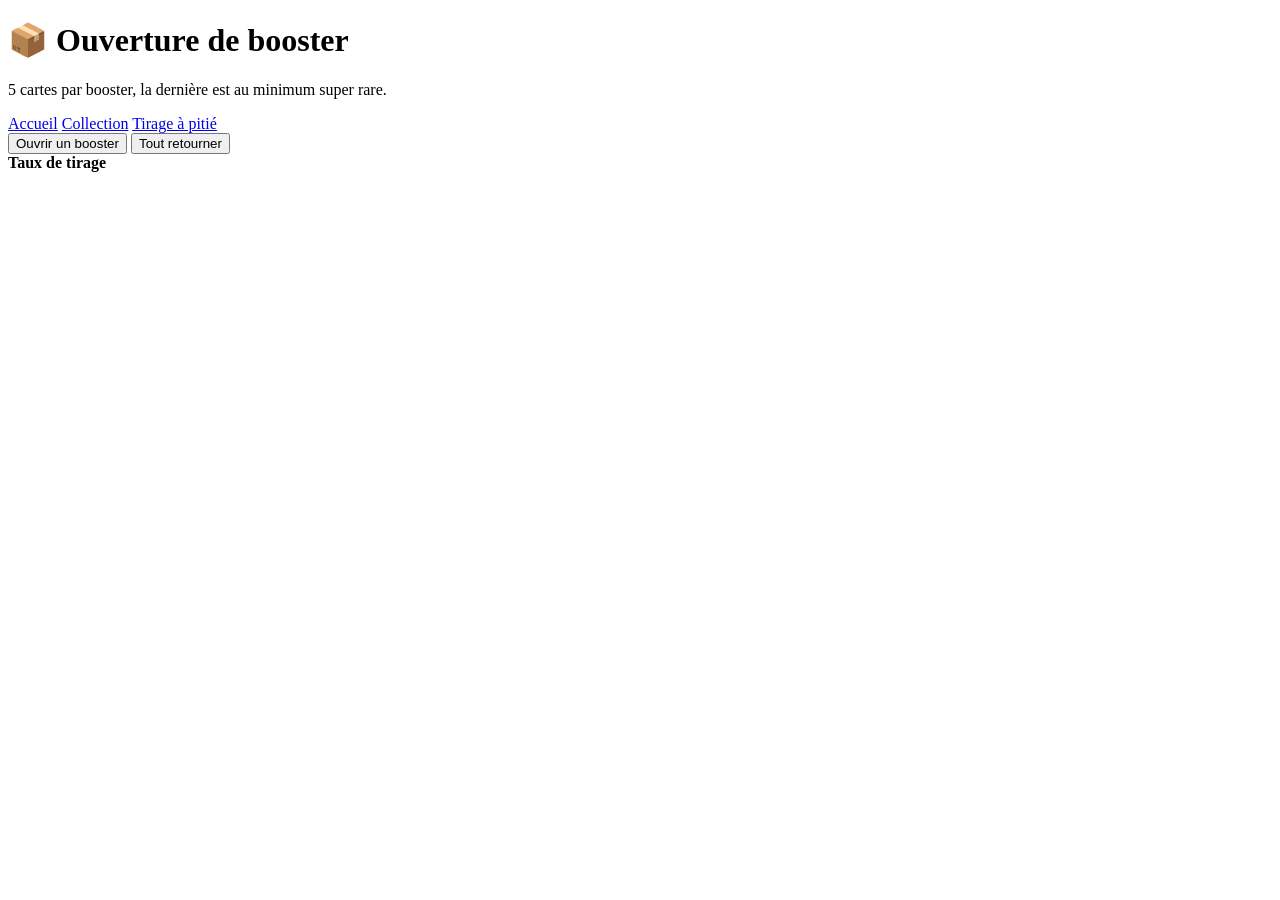
==== booster.html @ a676be6e "Add initial booster.html file with functionality" ====
<!DOCTYPE html>
<html lang="fr">
<head>
  <meta charset="UTF-8">
  <meta name="viewport" content="width=device-width, initial-scale=1">
  <title>Version 1 – Ouverture de booster</title>
  <link rel="stylesheet" href="style.css">
</head>
<body>
  <h1>📦 Ouverture de booster</h1>
  <p class="sous-titre">5 cartes par booster, la dernière est au minimum super rare.</p>
  <nav>
    <a href="index.html">Accueil</a>
    <a href="collection.html">Collection</a>
    <a href="pity.html">Tirage à pitié</a>
  </nav>

  <button id="ouvrir">Ouvrir un booster</button>
  <button id="tout" class="secondaire">Tout retourner</button>

  <div class="grille" id="booster"></div>

  <div class="panneau">
    <strong>Taux de tirage</strong>
    <table id="taux"></table>
  </div>

  <script src="cards.js"></script>
  <script>
    const zone = document.getElementById("booster");

    function ouvrirBooster() {
      zone.innerHTML = "";
      for (let i = 0; i < 5; i++) {
        const minimum = i === 4 ? "super_rare" : null;
        const carte = tirerCarte(tirerRarete(minimum));
        const el = creerCarteHTML(carte);
        el.addEventListener("click", () => el.classList.add("retournee"));
        zone.appendChild(el);
      }
    }

    document.getElementById("ouvrir").onclick = ouvrirBooster;
    document.getElementById("tout").onclick = () =>
      zone.querySelectorAll(".carte").forEach((c, i) =>
        setTimeout(() => c.classList.add("retournee"), i * 250));

    // Affichage des taux
    document.getElementById("taux").innerHTML = ORDRE.map(r =>
      `<tr><td><span class="pastille" style="background:${RARETES[r].couleur}"></span>${RARETES[r].label}</td>
       <td>${RARETES[r].taux} %</td></tr>`).join("");

    ouvrirBooster();
  </script>
</body>
</html>
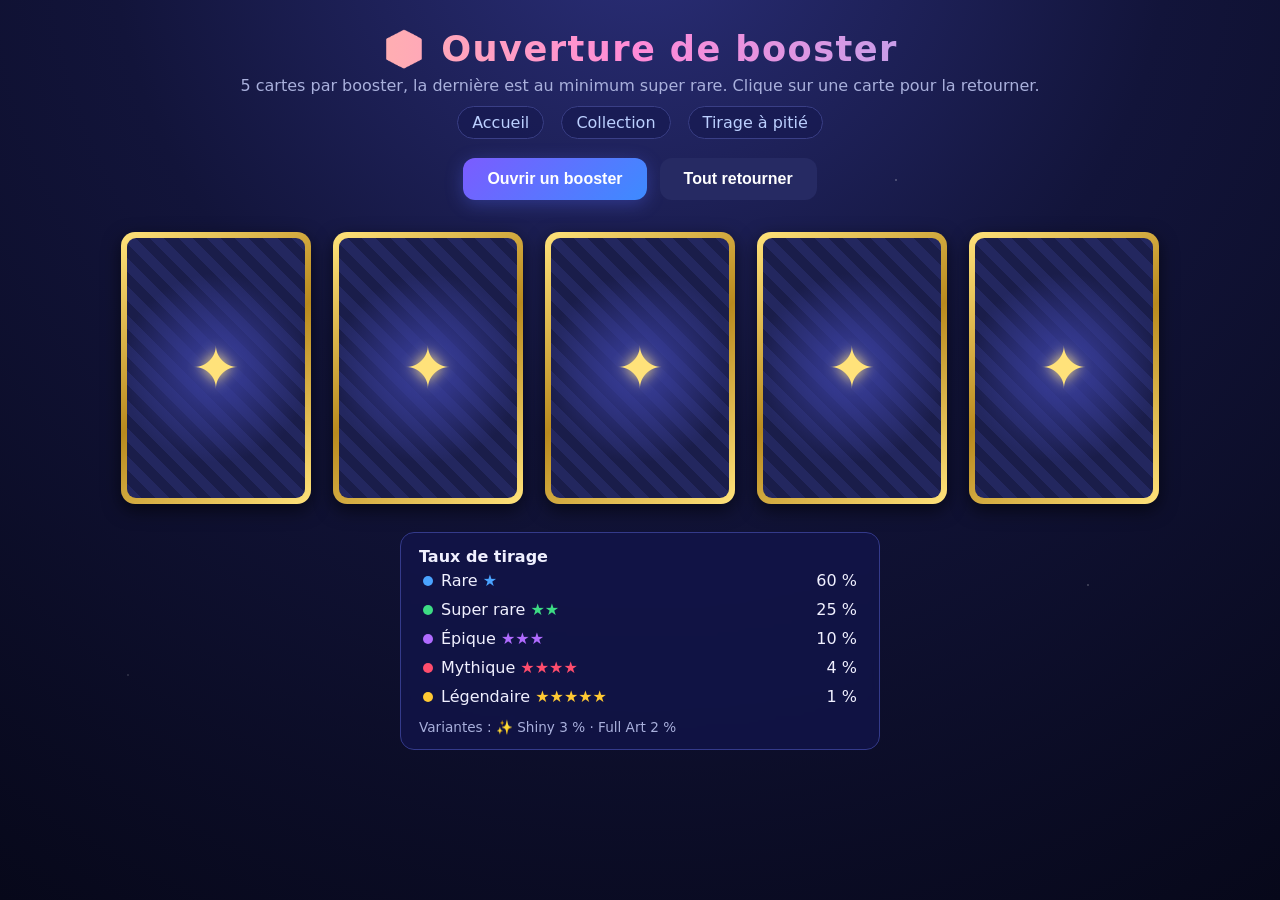
==== commit f88f19cc: "Enhance booster description and card interaction" ====
--- a/booster.html
+++ b/booster.html
@@ -8,7 +8,7 @@
 </head>
 <body>
   <h1>📦 Ouverture de booster</h1>
-  <p class="sous-titre">5 cartes par booster, la dernière est au minimum super rare.</p>
+  <p class="sous-titre">5 cartes par booster, la dernière est au minimum super rare. Clique sur une carte pour la retourner.</p>
   <nav>
     <a href="index.html">Accueil</a>
     <a href="collection.html">Collection</a>
@@ -23,19 +23,31 @@
   <div class="panneau">
     <strong>Taux de tirage</strong>
     <table id="taux"></table>
+    <div style="margin-top:8px;color:#a9b0dc;font-size:.85rem">
+      Variantes : ✨ Shiny 3 % · Full Art 2 %
+    </div>
   </div>
 
   <script src="cards.js"></script>
   <script>
     const zone = document.getElementById("booster");
 
+    function retourner(el, carte) {
+      if (el.classList.contains("retournee")) return;
+      el.classList.add("retournee");
+      if (carte.rarete === "legendaire" || carte.rarete === "mythique") {
+        setTimeout(() => flashEcran(RARETES[carte.rarete].couleur), 250);
+      }
+    }
+
     function ouvrirBooster() {
       zone.innerHTML = "";
       for (let i = 0; i < 5; i++) {
         const minimum = i === 4 ? "super_rare" : null;
         const carte = tirerCarte(tirerRarete(minimum));
-        const el = creerCarteHTML(carte);
-        el.addEventListener("click", () => el.classList.add("retournee"));
+        const el = creerCarteHTML(carte, false, tirerVariante());
+        el.addEventListener("click", () => retourner(el, carte));
+        el._carte = carte;
         zone.appendChild(el);
       }
     }
@@ -43,11 +55,11 @@
     document.getElementById("ouvrir").onclick = ouvrirBooster;
     document.getElementById("tout").onclick = () =>
       zone.querySelectorAll(".carte").forEach((c, i) =>
-        setTimeout(() => c.classList.add("retournee"), i * 250));
+        setTimeout(() => retourner(c, c._carte), i * 300));
 
     // Affichage des taux
     document.getElementById("taux").innerHTML = ORDRE.map(r =>
-      `<tr><td><span class="pastille" style="background:${RARETES[r].couleur}"></span>${RARETES[r].label}</td>
+      `<tr><td><span class="pastille" style="background:${RARETES[r].couleur}"></span>${RARETES[r].label} <span style="color:${RARETES[r].couleur}">${etoilesTexte(r)}</span></td>
        <td>${RARETES[r].taux} %</td></tr>`).join("");
 
     ouvrirBooster();
--- a/style.css
+++ b/style.css
@@ -0,0 +1,356 @@
+:root { color-scheme: dark; }
+* { box-sizing: border-box; }
+
+body {
+  margin: 0;
+  padding: 28px 16px 56px;
+  font-family: "Trebuchet MS", system-ui, -apple-system, "Segoe UI", sans-serif;
+  color: #f0f0ff;
+  text-align: center;
+  min-height: 100vh;
+  background:
+    radial-gradient(1.5px 1.5px at 20% 30%, #fff8, transparent),
+    radial-gradient(1.5px 1.5px at 70% 20%, #fff6, transparent),
+    radial-gradient(1px 1px at 40% 80%, #fff7, transparent),
+    radial-gradient(1.5px 1.5px at 85% 65%, #fff5, transparent),
+    radial-gradient(1px 1px at 10% 75%, #fff6, transparent),
+    radial-gradient(circle at 50% -10%, #2b2f7a 0%, #12143a 45%, #07081a 100%);
+  background-attachment: fixed;
+}
+
+h1 {
+  margin: 0 0 6px;
+  font-size: 2.2rem;
+  letter-spacing: .04em;
+  background: linear-gradient(90deg, #ffe27a, #ff8ad8, #7ab8ff);
+  -webkit-background-clip: text;
+  background-clip: text;
+  color: transparent;
+}
+.sous-titre { color: #a9b0dc; margin: 0 0 18px; }
+
+nav { margin-bottom: 22px; }
+nav a {
+  color: #bcd0ff;
+  margin: 0 6px;
+  padding: 6px 14px;
+  border-radius: 999px;
+  text-decoration: none;
+  border: 1px solid #3a3f86;
+  background: #151850aa;
+}
+nav a:hover { background: #22277a; }
+
+button {
+  background: linear-gradient(135deg, #7b5cff, #3d8bff);
+  color: #fff;
+  border: 0;
+  border-radius: 12px;
+  padding: 12px 24px;
+  font-size: 1rem;
+  font-weight: 700;
+  cursor: pointer;
+  margin: 4px;
+  box-shadow: 0 4px 18px #5b6cff55;
+  transition: transform .15s, filter .15s, box-shadow .15s;
+}
+button:hover { transform: translateY(-2px); filter: brightness(1.15); box-shadow: 0 8px 24px #5b6cff88; }
+button.secondaire { background: #262a63; box-shadow: none; }
+button.actif { outline: 2px solid #ffe27a; }
+
+.grille {
+  display: flex;
+  flex-wrap: wrap;
+  gap: 22px;
+  justify-content: center;
+  margin: 28px auto;
+  max-width: 1100px;
+}
+
+/* ===== Carte ===== */
+.carte {
+  --mx: 50%; --my: 50%; --rx: 0deg; --ry: 0deg;
+  position: relative;
+  width: 190px;
+  height: 272px;
+  perspective: 900px;
+  cursor: pointer;
+}
+.tilt {
+  width: 100%;
+  height: 100%;
+  transform-style: preserve-3d;
+  transform: rotateX(var(--rx)) rotateY(var(--ry));
+  transition: transform .5s ease-out;
+}
+.carte:hover .tilt { transition: transform .08s linear; }
+.inner {
+  position: relative;
+  width: 100%;
+  height: 100%;
+  transform-style: preserve-3d;
+  transition: transform .7s cubic-bezier(.3, 1.3, .5, 1);
+}
+.carte.retournee .inner { transform: rotateY(180deg); }
+
+.dos, .face {
+  position: absolute;
+  inset: 0;
+  border-radius: 14px;
+  backface-visibility: hidden;
+  -webkit-backface-visibility: hidden;
+  overflow: hidden;
+}
+
+/* Dos */
+.dos {
+  padding: 6px;
+  background: linear-gradient(145deg, #ffe27a, #b98a1e 50%, #ffe27a);
+  box-shadow: 0 6px 18px #0009;
+}
+.dos-motif {
+  height: 100%;
+  border-radius: 9px;
+  display: flex;
+  align-items: center;
+  justify-content: center;
+  font-size: 3.6rem;
+  color: #ffe27a;
+  background:
+    radial-gradient(circle at 50% 50%, #3a3fa0, transparent 60%),
+    repeating-linear-gradient(45deg, #23275f, #23275f 10px, #1a1d4a 10px, #1a1d4a 20px);
+  text-shadow: 0 0 14px #ffe27a;
+}
+
+/* Face : le cadre coloré est le "padding" de la face */
+.face {
+  transform: rotateY(180deg);
+  padding: 6px;
+  background: linear-gradient(145deg, var(--c), #ffffff66 45%, var(--c) 70%, #00000055);
+  box-shadow: 0 0 16px color-mix(in srgb, var(--c) 60%, transparent), 0 6px 18px #0009;
+}
+.contenu {
+  height: 100%;
+  border-radius: 9px;
+  padding: 7px;
+  display: flex;
+  flex-direction: column;
+  gap: 5px;
+  background: linear-gradient(170deg, #202557, #0c0e2c);
+  overflow: hidden;
+}
+.tete {
+  display: flex;
+  justify-content: space-between;
+  align-items: center;
+  gap: 4px;
+  padding: 2px 4px;
+  border-radius: 6px;
+  background: #00000040;
+}
+.nom { font-weight: 800; font-size: .82rem; text-align: left; line-height: 1.1; }
+.etoiles { color: var(--c); font-size: .6rem; letter-spacing: 1px; white-space: nowrap; text-shadow: 0 0 6px var(--c); }
+
+.art {
+  flex: 1;
+  min-height: 0;
+  display: flex;
+  align-items: center;
+  justify-content: center;
+  border-radius: 8px;
+  border: 2px solid color-mix(in srgb, var(--c) 70%, #000);
+  background:
+    radial-gradient(circle at 50% 40%, color-mix(in srgb, var(--c) 45%, transparent), transparent 70%),
+    linear-gradient(160deg, #2e3480, #151845);
+  overflow: hidden;
+}
+.art span { font-size: 4.2rem; filter: drop-shadow(0 4px 8px #000a); }
+.art img { width: 100%; height: 100%; object-fit: cover; }
+
+.bas { display: flex; flex-direction: column; gap: 3px; }
+.ligne-rarete {
+  font-size: .62rem;
+  font-weight: 800;
+  letter-spacing: .1em;
+  text-transform: uppercase;
+  color: var(--c);
+}
+.stats { display: flex; justify-content: center; gap: 14px; font-size: .8rem; font-weight: 700; }
+.desc { font-size: .64rem; color: #aab2e0; font-style: italic; min-height: 2.4em; }
+.pied {
+  display: flex;
+  justify-content: space-between;
+  font-size: .5rem;
+  color: #7d85bb;
+  border-top: 1px solid #ffffff22;
+  padding-top: 3px;
+}
+
+/* ===== Effet holographique ===== */
+.holo {
+  position: absolute;
+  inset: 0;
+  border-radius: 14px;
+  pointer-events: none;
+  opacity: 0;
+  mix-blend-mode: color-dodge;
+  background:
+    radial-gradient(circle at var(--mx) var(--my), #ffffffcc, transparent 38%),
+    linear-gradient(115deg, transparent 20%, #ff0096aa 34%, #00ffdcaa 48%, #ffe600aa 62%, transparent 78%);
+  background-size: 100% 100%, 220% 220%;
+  background-position: 0 0, var(--mx) var(--my);
+  transition: opacity .3s;
+}
+.carte:hover .holo { opacity: .45; }
+.r-epique:hover .holo    { opacity: .6; }
+.r-mythique:hover .holo  { opacity: .75; }
+.r-legendaire:hover .holo{ opacity: .9; }
+
+/* ===== Cadres par rareté ===== */
+.r-epique .face   { box-shadow: 0 0 26px var(--c), 0 6px 18px #0009; }
+.r-mythique .face {
+  background: linear-gradient(120deg, #ff4d6d, #ffb3c1, #ff1f57, #7a001c, #ff4d6d);
+  background-size: 300% 100%;
+  animation: cadre 5s linear infinite;
+  box-shadow: 0 0 32px var(--c), 0 6px 18px #0009;
+}
+.r-legendaire .face {
+  background: linear-gradient(120deg, #a87408, #fff2a8, #ffc933, #fff2a8, #a87408);
+  background-size: 300% 100%;
+  animation: cadre 3.5s linear infinite;
+  box-shadow: 0 0 42px var(--c), 0 6px 18px #0009;
+}
+.r-legendaire .contenu {
+  background: linear-gradient(170deg, #3a2c0c, #120f1c 60%);
+}
+@keyframes cadre {
+  from { background-position: 0% 0; }
+  to   { background-position: 300% 0; }
+}
+
+.retournee.r-legendaire .tilt { animation: secousse .6s; }
+@keyframes secousse {
+  0%, 100% { transform: none; }
+  20% { transform: translateX(-6px) rotate(-1.5deg); }
+  40% { transform: translateX(6px) rotate(1.5deg); }
+  60% { transform: translateX(-4px); }
+  80% { transform: translateX(4px); }
+}
+
+/* ===== Variantes ===== */
+/* Shiny : l'effet arc-en-ciel est toujours là et bouge tout seul */
+.v-shiny .holo {
+  opacity: .55;
+  animation: balayage 3s linear infinite;
+}
+.v-shiny:hover .holo { opacity: .75; }
+@keyframes balayage {
+  from { background-position: 0 0, 0% 0%; }
+  to   { background-position: 0 0, 220% 220%; }
+}
+.v-shiny .face::after {
+  content: "";
+  position: absolute;
+  inset: 0;
+  border-radius: 14px;
+  pointer-events: none;
+  background:
+    radial-gradient(2px 2px at 20% 25%, #fff, transparent),
+    radial-gradient(2px 2px at 75% 40%, #fff, transparent),
+    radial-gradient(2px 2px at 40% 75%, #fff, transparent),
+    radial-gradient(2px 2px at 85% 85%, #fff, transparent);
+  animation: scintille 1.6s ease-in-out infinite;
+}
+@keyframes scintille { 0%, 100% { opacity: .15; } 50% { opacity: 1; } }
+
+/* Full Art : l'illustration couvre toute la carte */
+.v-fullart .contenu { position: relative; padding: 0; background: none; }
+.v-fullart .art {
+  position: absolute;
+  inset: 0;
+  border: 0;
+  border-radius: 9px;
+}
+.v-fullart .art span { font-size: 8.5rem; }
+.v-fullart .tete, .v-fullart .bas { position: relative; z-index: 2; }
+.v-fullart .tete { margin: 6px; background: #000000a0; }
+.v-fullart .bas {
+  margin-top: auto;
+  padding: 6px 8px;
+  background: linear-gradient(transparent, #000000d0 35%);
+}
+
+/* Carte non découverte */
+.carte.inconnue { opacity: .4; cursor: default; }
+.carte.inconnue .dos-motif { font-size: 4rem; }
+
+/* Badge de doublons */
+.compteur {
+  position: absolute;
+  top: -8px;
+  right: -8px;
+  background: linear-gradient(135deg, #ff4d6d, #ff8a4d);
+  color: #fff;
+  border-radius: 999px;
+  min-width: 28px;
+  height: 28px;
+  padding: 0 6px;
+  display: flex;
+  align-items: center;
+  justify-content: center;
+  font-size: .8rem;
+  font-weight: 800;
+  z-index: 5;
+  box-shadow: 0 2px 8px #0008;
+}
+
+/* ===== Panneaux et stats ===== */
+.panneau {
+  background: #12154acc;
+  border: 1px solid #343a8a;
+  border-radius: 14px;
+  padding: 14px 18px;
+  max-width: 480px;
+  margin: 16px auto;
+  text-align: left;
+  backdrop-filter: blur(4px);
+}
+.panneau table { width: 100%; border-collapse: collapse; }
+.panneau td { padding: 5px 4px; }
+.panneau td:last-child { text-align: right; }
+.pastille {
+  display: inline-block;
+  width: 10px; height: 10px;
+  border-radius: 50%;
+  margin-right: 8px;
+}
+.barre { height: 10px; background: #262a63; border-radius: 6px; overflow: hidden; margin-top: 8px; }
+.barre > div {
+  height: 100%;
+  width: 0;
+  background: linear-gradient(90deg, #7b5cff, #ffc933);
+  transition: width .4s;
+}
+
+/* Flash plein écran (mythique / légendaire) */
+#flash-ecran {
+  position: fixed;
+  inset: 0;
+  pointer-events: none;
+  z-index: 50;
+  opacity: 0;
+  background: radial-gradient(circle at center, var(--flash, #fff), transparent 70%);
+}
+#flash-ecran.on { animation: flash .9s ease-out; }
+@keyframes flash {
+  0%   { opacity: 0; }
+  15%  { opacity: .75; }
+  100% { opacity: 0; }
+}
+
+@media (max-width: 500px) {
+  h1 { font-size: 1.7rem; }
+  .carte { width: 160px; height: 230px; }
+  .art span { font-size: 3.4rem; }
+  .desc { font-size: .58rem; }
+}
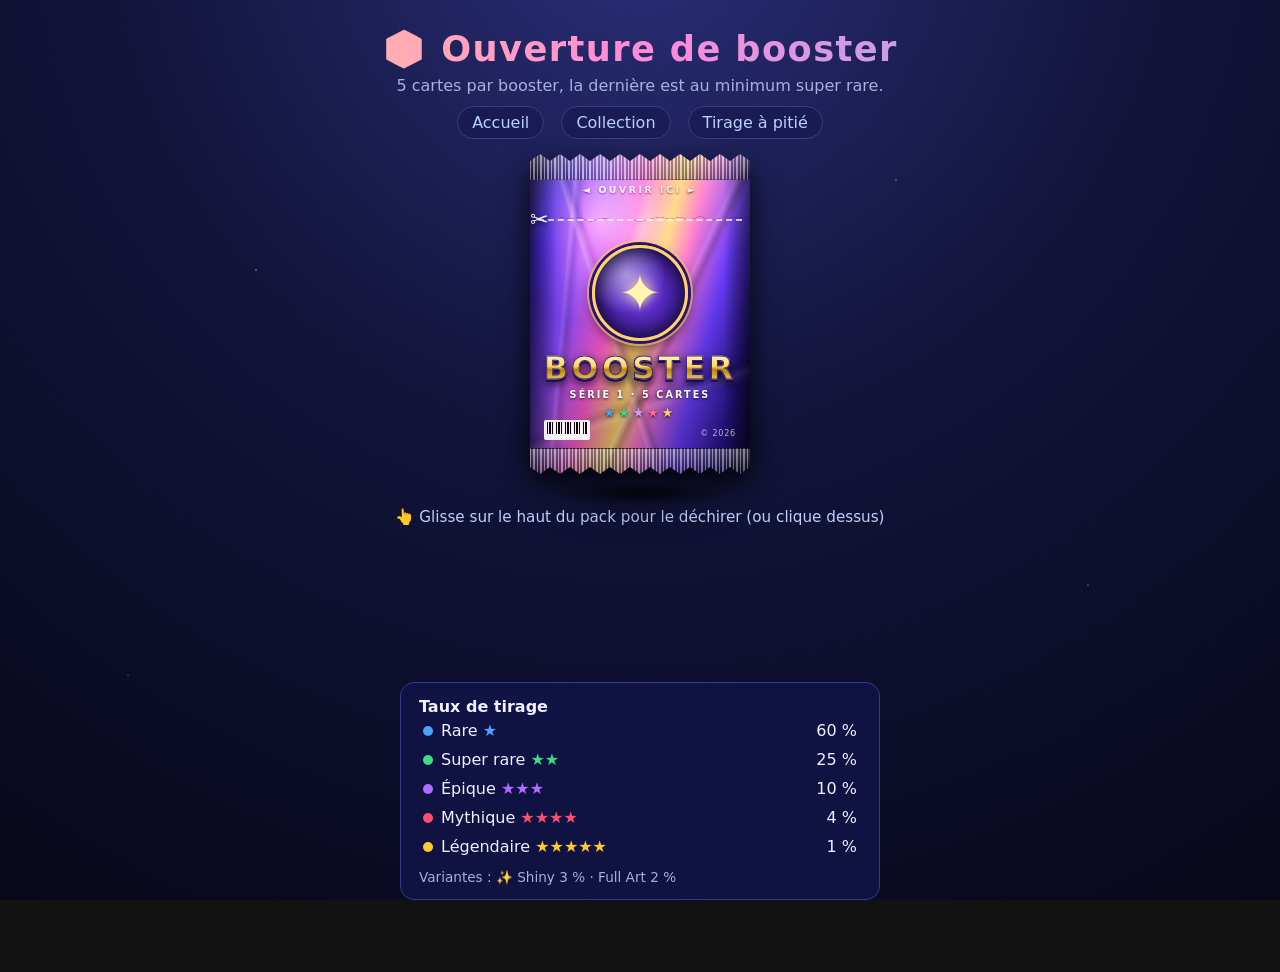
==== commit 581fc3be: "Update booster.html" ====
--- a/booster.html
+++ b/booster.html
@@ -5,20 +5,307 @@
   <meta name="viewport" content="width=device-width, initial-scale=1">
   <title>Version 1 – Ouverture de booster</title>
   <link rel="stylesheet" href="style.css">
+  <style>
+    /* =====================================================
+       PACK RÉALISTE : pochette métallisée, soudures crantées,
+       plis, reflet qui suit la souris, déchirure irrégulière
+       ===================================================== */
+    #scene { min-height: 400px; }
+
+    .pack {
+      --mxp: 70px; --myp: 70px;   /* position du reflet (px) */
+      --rx: 0deg; --ry: 0deg;     /* inclinaison */
+      --p: 0; --pos: 0; --flip: 1;
+      --glow: #ffffff;
+      position: relative;
+      width: 220px;
+      height: 320px;
+      margin: 22px auto 34px;
+      cursor: grab;
+      touch-action: none;
+      user-select: none;
+      -webkit-user-select: none;
+      filter: drop-shadow(0 12px 14px #000c);
+      animation: flotte 3.2s ease-in-out infinite;
+    }
+    .pack.tire { animation: none; cursor: grabbing; }
+    .pack:focus-visible { outline: 3px solid #ffe27a; outline-offset: 10px; border-radius: 12px; }
+    @keyframes flotte {
+      0%, 100% { transform: translateY(0) rotate(-1deg); }
+      50%      { transform: translateY(-8px) rotate(1deg); }
+    }
+
+    .pack-3d {
+      position: relative;
+      width: 100%;
+      height: 100%;
+      transform: perspective(900px) rotateX(var(--rx)) rotateY(var(--ry));
+      transition: transform .25s ease-out;
+    }
+    .pack.tire .pack-3d { transition: none; }
+
+    /* Ombre au sol */
+    .ombre {
+      position: absolute;
+      left: 8%; right: 8%;
+      bottom: -30px;
+      height: 22px;
+      background: radial-gradient(ellipse at center, #000c, transparent 70%);
+      filter: blur(3px);
+      animation: ombre 3.2s ease-in-out infinite;
+    }
+    .pack.tire .ombre, .pack.ouvert .ombre { animation: none; }
+    @keyframes ombre {
+      0%, 100% { transform: scale(1);   opacity: 1; }
+      50%      { transform: scale(.85); opacity: .65; }
+    }
+
+    /* ----- La feuille métallisée (partagée entre haut et corps) ----- */
+    .pack-haut, .pack-corps {
+      position: absolute;
+      left: 0; right: 0;
+      background:
+        linear-gradient(180deg, rgba(255,255,255,.16), transparent 30%, rgba(0,0,0,.28) 100%),
+        linear-gradient(105deg, #1b1066 0%, #4a2bd8 14%, #8d4dff 26%, #ff5ad1 40%,
+                                #ffd36a 52%, #ff7ad0 60%, #6a3dff 74%, #281590 88%, #12093f 100%);
+      background-size: 220px 320px, 220px 320px;
+    }
+    .pack-haut  { top: 0; height: 68px; z-index: 2; transition: transform .25s; }
+    .pack.tire .pack-haut { transition: none; }
+    .pack-corps { top: 62px; height: 258px; z-index: 1; background-position: 0 -62px, 0 -62px; }
+
+    /* Plis + effet "coussin" (bords sombres) */
+    .pack-haut::before, .pack-corps::before {
+      content: "";
+      position: absolute;
+      inset: 0;
+      pointer-events: none;
+      background:
+        linear-gradient(90deg, rgba(0,0,0,.55), transparent 12%, transparent 88%, rgba(0,0,0,.55)),
+        linear-gradient(72deg,  transparent 38%, rgba(255,255,255,.10) 39%, rgba(0,0,0,.16) 41%, transparent 43%),
+        linear-gradient(115deg, transparent 58%, rgba(255,255,255,.12) 59%, rgba(0,0,0,.18) 61%, transparent 63%),
+        linear-gradient(95deg,  transparent 18%, rgba(255,255,255,.08) 19%, rgba(0,0,0,.14) 21%, transparent 24%),
+        linear-gradient(160deg, transparent 70%, rgba(0,0,0,.14) 72%, rgba(255,255,255,.09) 74%, transparent 76%);
+      background-size: 220px 320px;
+    }
+    .pack-corps::before { background-position: 0 -62px; }
+
+    /* Reflet de lumière qui suit la souris */
+    .pack-haut::after, .pack-corps::after {
+      content: "";
+      position: absolute;
+      inset: 0;
+      pointer-events: none;
+      mix-blend-mode: overlay;
+      background: radial-gradient(circle 140px at var(--mxp) var(--myp),
+                  rgba(255,255,255,.95), rgba(255,255,255,.2) 50%, transparent 72%);
+    }
+    .pack-corps::after {
+      background: radial-gradient(circle 140px at var(--mxp) calc(var(--myp) - 62px),
+                  rgba(255,255,255,.95), rgba(255,255,255,.2) 50%, transparent 72%);
+    }
+
+    /* Soudures crantées (haut et bas) */
+    .sceau {
+      position: absolute;
+      left: 0; right: 0;
+      height: 26px;
+      background:
+        repeating-linear-gradient(90deg, rgba(255,255,255,.34) 0 1.5px, rgba(0,0,0,.32) 1.5px 3.5px),
+        linear-gradient(180deg, rgba(255,255,255,.30), rgba(0,0,0,.22));
+    }
+    .sceau-haut { top: 0;    border-bottom: 1px solid rgba(0,0,0,.45); }
+    .sceau-bas  { bottom: 0; border-top:    1px solid rgba(0,0,0,.45); }
+
+    .bandeau {
+      position: absolute;
+      top: 30px; left: 0; right: 0;
+      text-align: center;
+      font-size: .58rem;
+      font-weight: 800;
+      letter-spacing: .28em;
+      color: #ffffffd0;
+      text-shadow: 0 1px 2px #000a;
+    }
+
+    /* ----- Impression sur la pochette ----- */
+    .contenu-pack {
+      position: relative;
+      z-index: 1;
+      height: 100%;
+      padding: 10px 0 36px;
+      display: flex;
+      flex-direction: column;
+      align-items: center;
+      justify-content: center;
+      gap: 5px;
+    }
+    .embleme {
+      width: 96px; height: 96px;
+      border-radius: 50%;
+      display: flex;
+      align-items: center;
+      justify-content: center;
+      font-size: 3.2rem;
+      color: #fff6b0;
+      border: 3px solid #ffd36a;
+      background:
+        radial-gradient(circle at 35% 30%, #ffffff80, transparent 45%),
+        radial-gradient(circle, #7a3cff, #2a1470 80%);
+      box-shadow: 0 0 0 3px #2a1470, 0 0 0 5px #ffd36a99, 0 6px 14px #000a, inset 0 0 18px #000a;
+      text-shadow: 0 0 12px #ffe27a;
+    }
+    .pack-logo {
+      font-size: 2rem;
+      font-weight: 900;
+      letter-spacing: .1em;
+      line-height: 1;
+      margin-top: 6px;
+      color: transparent;
+      background: linear-gradient(180deg, #fffbd0, #ffd75a 45%, #b8860b 55%, #ffe27a);
+      -webkit-background-clip: text;
+      background-clip: text;
+      -webkit-text-stroke: 1px #3a1f8a;
+      filter: drop-shadow(0 2px 0 #1a0b50) drop-shadow(0 3px 4px #000a);
+    }
+    .pack-sous { font-size: .6rem; font-weight: 800; letter-spacing: .22em; color: #fff; text-shadow: 0 1px 3px #000c; }
+    .rarete-ligne { font-size: .8rem; letter-spacing: 3px; text-shadow: 0 1px 3px #000c; }
+
+    .code-barres {
+      position: absolute;
+      left: 14px; bottom: 34px;
+      z-index: 1;
+      width: 46px; height: 20px;
+      padding: 2px 3px 6px;
+      background:
+        repeating-linear-gradient(90deg, #000 0 1px, #fff 1px 2px, #000 2px 4px, #fff 4px 5px, #000 5px 6px, #fff 6px 9px) content-box,
+        #fff;
+      border-radius: 2px;
+      opacity: .92;
+    }
+    .copyright {
+      position: absolute;
+      right: 14px; bottom: 36px;
+      z-index: 1;
+      font-size: .5rem;
+      letter-spacing: .1em;
+      color: #ffffffb0;
+    }
+
+    /* ----- Ligne de découpe et ciseaux ----- */
+    .coupe {
+      position: absolute;
+      left: 8px; right: 8px;
+      top: 65px;
+      z-index: 3;
+      border-top: 2px dashed rgba(255,255,255,.7);
+      opacity: calc(1 - var(--p) * 1.3);
+      pointer-events: none;
+    }
+    .ciseaux {
+      position: absolute;
+      top: 52px;
+      left: calc(var(--pos) * (100% - 26px));
+      font-size: 1.4rem;
+      z-index: 6;
+      transform: scaleX(var(--flip));
+      filter: drop-shadow(0 2px 2px #000a);
+      pointer-events: none;
+    }
+
+    /* Éclat de lumière à l'ouverture (couleur = meilleure rareté) */
+    .eclat {
+      position: absolute;
+      left: 50%; top: 40%;
+      width: 120px; height: 120px;
+      margin: -60px 0 0 -60px;
+      border-radius: 50%;
+      background: radial-gradient(circle, #fff, var(--glow) 40%, transparent 70%);
+      opacity: 0;
+      pointer-events: none;
+      z-index: 7;
+    }
+
+    /* Animation d'ouverture */
+    .pack.ouvert { animation: none; pointer-events: none; }
+    .pack.ouvert .pack-haut  { animation: envole .75s ease-in forwards; }
+    .pack.ouvert .pack-corps { animation: disparait .7s .2s ease-in forwards; }
+    .pack.ouvert .coupe, .pack.ouvert .ciseaux { display: none; }
+    .pack.ouvert .eclat      { animation: eclat .9s ease-out forwards; }
+    @keyframes envole {
+      to { transform: translate(90px, -280px) rotate(40deg); opacity: 0; }
+    }
+    @keyframes disparait {
+      to { transform: translateY(50px) scale(.85); opacity: 0; }
+    }
+    @keyframes eclat {
+      0%   { opacity: 0;  transform: scale(.2); }
+      30%  { opacity: 1; }
+      100% { opacity: 0;  transform: scale(9); }
+    }
+    .pack.cache { display: none; }
+    .pack.arrive { animation: arrive .6s ease-out, flotte 3.2s .6s ease-in-out infinite; }
+    @keyframes arrive {
+      from { opacity: 0; transform: translateY(60px) scale(.8); }
+      to   { opacity: 1; transform: none; }
+    }
+
+    .consigne { color: #bcd0ff; margin: 6px 0 0; font-size: .95rem; }
+
+    /* Les cartes arrivent une par une */
+    .carte.distribuee { animation: distribue .55s cubic-bezier(.2, 1.2, .4, 1) backwards; animation-delay: calc(var(--i) * .13s); }
+    @keyframes distribue {
+      from { opacity: 0; transform: translateY(-140px) scale(.4) rotate(-10deg); }
+      to   { opacity: 1; transform: none; }
+    }
+
+    #actions { min-height: 56px; }
+  </style>
 </head>
 <body>
   <h1>📦 Ouverture de booster</h1>
-  <p class="sous-titre">5 cartes par booster, la dernière est au minimum super rare. Clique sur une carte pour la retourner.</p>
+  <p class="sous-titre">5 cartes par booster, la dernière est au minimum super rare.</p>
   <nav>
     <a href="index.html">Accueil</a>
     <a href="collection.html">Collection</a>
     <a href="pity.html">Tirage à pitié</a>
   </nav>
 
-  <button id="ouvrir">Ouvrir un booster</button>
-  <button id="tout" class="secondaire">Tout retourner</button>
+  <div id="scene">
+    <div class="pack" id="pack" tabindex="0" role="button" aria-label="Déchirer le pack">
+      <div class="ombre"></div>
+      <div class="pack-3d">
+        <div class="pack-corps" id="corps">
+          <div class="contenu-pack">
+            <div class="embleme">✦</div>
+            <div class="pack-logo">BOOSTER</div>
+            <div class="pack-sous">SÉRIE 1 · 5 CARTES</div>
+            <div class="rarete-ligne">
+              <span style="color:#4aa3ff">★</span><span style="color:#3ddc84">★</span><span style="color:#d79bff">★</span><span style="color:#ff6b88">★</span><span style="color:#ffd75a">★</span>
+            </div>
+          </div>
+          <div class="code-barres"></div>
+          <div class="copyright">© 2026</div>
+          <div class="sceau sceau-bas"></div>
+        </div>
+        <div class="pack-haut" id="haut">
+          <div class="sceau sceau-haut"></div>
+          <div class="bandeau">◄ OUVRIR ICI ►</div>
+        </div>
+        <div class="coupe"></div>
+        <div class="ciseaux">✂️</div>
+        <div class="eclat"></div>
+      </div>
+    </div>
+    <p class="consigne" id="consigne">👆 Glisse sur le haut du pack pour le déchirer (ou clique dessus)</p>
+  </div>
 
   <div class="grille" id="booster"></div>
+
+  <div id="actions">
+    <button id="tout" class="secondaire" hidden>Tout retourner</button>
+    <button id="nouveau" hidden>Nouveau pack</button>
+  </div>
 
   <div class="panneau">
     <strong>Taux de tirage</strong>
@@ -30,39 +317,189 @@
 
   <script src="cards.js"></script>
   <script>
+    const pack = document.getElementById("pack");
+    const haut = document.getElementById("haut");
+    const corps = document.getElementById("corps");
+    const consigne = document.getElementById("consigne");
     const zone = document.getElementById("booster");
-
-    function retourner(el, carte) {
+    const btnTout = document.getElementById("tout");
+    const btnNouveau = document.getElementById("nouveau");
+
+    let ouvert = false;
+
+    // ----- Forme de la pochette : bords crantés + déchirure irrégulière -----
+    // Le haut et le corps partagent exactement la même ligne de déchirure.
+    const W = 220, H = 320, YT = 62, DENT = 7, N = 22;
+
+    function construirePack() {
+      const jit = Array.from({ length: N + 1 }, () => Math.round(Math.random() * 6));
+      const x = (i) => (i * W / N);
+
+      // Haut : crans en haut, déchirure irrégulière en bas
+      const hp = [];
+      for (let i = 0; i <= N; i++) hp.push(`${x(i)}px ${i % 2 ? 0 : DENT}px`);
+      for (let i = N; i >= 0; i--) hp.push(`${x(i)}px ${YT + jit[i]}px`);
+      haut.style.clipPath = `polygon(${hp.join(",")})`;
+
+      // Corps : déchirure irrégulière en haut, crans en bas
+      const hc = H - YT;
+      const cp = [];
+      for (let i = 0; i <= N; i++) cp.push(`${x(i)}px ${jit[i]}px`);
+      for (let i = N; i >= 0; i--) cp.push(`${x(i)}px ${i % 2 ? hc : hc - DENT}px`);
+      corps.style.clipPath = `polygon(${cp.join(",")})`;
+    }
+
+    // ----- Retourner une carte -----
+    function retourner(el) {
       if (el.classList.contains("retournee")) return;
       el.classList.add("retournee");
-      if (carte.rarete === "legendaire" || carte.rarete === "mythique") {
-        setTimeout(() => flashEcran(RARETES[carte.rarete].couleur), 250);
+      const r = el._carte.rarete;
+      if (r === "legendaire" || r === "mythique") {
+        setTimeout(() => flashEcran(RARETES[r].couleur), 250);
       }
     }
 
-    function ouvrirBooster() {
-      zone.innerHTML = "";
+    // ----- Tirage des 5 cartes -----
+    function tirerBooster() {
+      const liste = [];
       for (let i = 0; i < 5; i++) {
         const minimum = i === 4 ? "super_rare" : null;
         const carte = tirerCarte(tirerRarete(minimum));
-        const el = creerCarteHTML(carte, false, tirerVariante());
-        el.addEventListener("click", () => retourner(el, carte));
-        el._carte = carte;
-        zone.appendChild(el);
+        liste.push({ carte, variante: tirerVariante() });
       }
-    }
-
-    document.getElementById("ouvrir").onclick = ouvrirBooster;
-    document.getElementById("tout").onclick = () =>
+      return liste;
+    }
+
+    // ----- Ouverture du pack -----
+    function ouvrir() {
+      if (ouvert) return;
+      ouvert = true;
+
+      const tirage = tirerBooster();
+
+      // La lumière de l'éclat prend la couleur de la meilleure carte
+      const meilleure = tirage
+        .map(t => t.carte.rarete)
+        .reduce((a, b) => ORDRE.indexOf(b) > ORDRE.indexOf(a) ? b : a);
+      pack.style.setProperty("--glow", RARETES[meilleure].couleur);
+
+      pack.classList.remove("tire");
+      pack.classList.add("ouvert");
+      consigne.style.visibility = "hidden";
+
+      setTimeout(() => {
+        pack.classList.add("cache");
+        zone.innerHTML = "";
+        tirage.forEach((t, i) => {
+          const el = creerCarteHTML(t.carte, false, t.variante);
+          el._carte = t.carte;
+          el.style.setProperty("--i", i);
+          el.classList.add("distribuee");
+          el.addEventListener("click", () => retourner(el));
+          zone.appendChild(el);
+        });
+        btnTout.hidden = false;
+        btnNouveau.hidden = false;
+      }, 850);
+    }
+
+    // ----- Nouveau pack -----
+    function nouveauPack() {
+      zone.innerHTML = "";
+      btnTout.hidden = true;
+      btnNouveau.hidden = true;
+      ouvert = false;
+      pack.classList.remove("ouvert", "cache", "tire");
+      haut.style.transform = "";
+      haut.style.transformOrigin = "";
+      appliquer(0, 1);
+      construirePack();               // nouvelle déchirure, jamais deux fois la même
+      pack.classList.add("arrive");
+      setTimeout(() => pack.classList.remove("arrive"), 700);
+      consigne.style.visibility = "visible";
+    }
+
+    // ----- Déchirure : le haut se soulève du côté déjà déchiré -----
+    let glisse = false, departX = 0, deplace = 0;
+    const DISTANCE = 150; // pixels à parcourir pour déchirer
+
+    function appliquer(p, dir) {
+      pack.style.setProperty("--p", p);
+      pack.style.setProperty("--pos", dir > 0 ? p : 1 - p);
+      pack.style.setProperty("--flip", dir > 0 ? 1 : -1);
+      haut.style.transformOrigin = dir > 0 ? "100% 100%" : "0% 100%";
+      haut.style.transform = p === 0 ? "" : `rotate(${dir * p * 14}deg) translateY(${-p * 5}px)`;
+    }
+
+    // Reflet et inclinaison qui suivent le pointeur
+    function suivre(e) {
+      const b = pack.getBoundingClientRect();
+      const px = Math.max(0, Math.min(W, e.clientX - b.left));
+      const py = Math.max(0, Math.min(H, e.clientY - b.top));
+      pack.style.setProperty("--mxp", px + "px");
+      pack.style.setProperty("--myp", py + "px");
+      pack.style.setProperty("--rx", ((0.5 - py / H) * 14) + "deg");
+      pack.style.setProperty("--ry", ((px / W - 0.5) * 14) + "deg");
+    }
+
+    pack.addEventListener("pointerdown", (e) => {
+      if (ouvert) return;
+      glisse = true;
+      departX = e.clientX;
+      deplace = 0;
+      pack.classList.add("tire");
+      pack.setPointerCapture(e.pointerId);
+    });
+
+    pack.addEventListener("pointermove", (e) => {
+      if (ouvert) return;
+      suivre(e);
+      if (!glisse) return;
+      const dx = e.clientX - departX;
+      deplace = Math.max(deplace, Math.abs(dx));
+      const p = Math.min(Math.abs(dx) / DISTANCE, 1);
+      appliquer(p, dx >= 0 ? 1 : -1);
+      if (p >= 1) { glisse = false; ouvrir(); }
+    });
+
+    pack.addEventListener("pointerup", () => {
+      if (!glisse || ouvert) return;
+      glisse = false;
+      pack.classList.remove("tire");
+      if (deplace < 8) ouvrir();      // simple clic : on ouvre direct
+      else appliquer(0, 1);           // glissé trop court : le pack se referme
+    });
+
+    pack.addEventListener("pointercancel", () => {
+      glisse = false;
+      if (!ouvert) { pack.classList.remove("tire"); appliquer(0, 1); }
+    });
+
+    pack.addEventListener("pointerleave", () => {
+      if (glisse) return;
+      pack.style.setProperty("--rx", "0deg");
+      pack.style.setProperty("--ry", "0deg");
+      pack.style.setProperty("--mxp", "70px");
+      pack.style.setProperty("--myp", "70px");
+    });
+
+    // Clavier : Entrée ou Espace
+    pack.addEventListener("keydown", (e) => {
+      if (e.key === "Enter" || e.key === " ") { e.preventDefault(); ouvrir(); }
+    });
+
+    // ----- Boutons -----
+    btnTout.onclick = () =>
       zone.querySelectorAll(".carte").forEach((c, i) =>
-        setTimeout(() => retourner(c, c._carte), i * 300));
-
-    // Affichage des taux
+        setTimeout(() => retourner(c), i * 300));
+    btnNouveau.onclick = nouveauPack;
+
+    // ----- Affichage des taux -----
     document.getElementById("taux").innerHTML = ORDRE.map(r =>
       `<tr><td><span class="pastille" style="background:${RARETES[r].couleur}"></span>${RARETES[r].label} <span style="color:${RARETES[r].couleur}">${etoilesTexte(r)}</span></td>
        <td>${RARETES[r].taux} %</td></tr>`).join("");
 
-    ouvrirBooster();
+    construirePack();
   </script>
 </body>
 </html>
